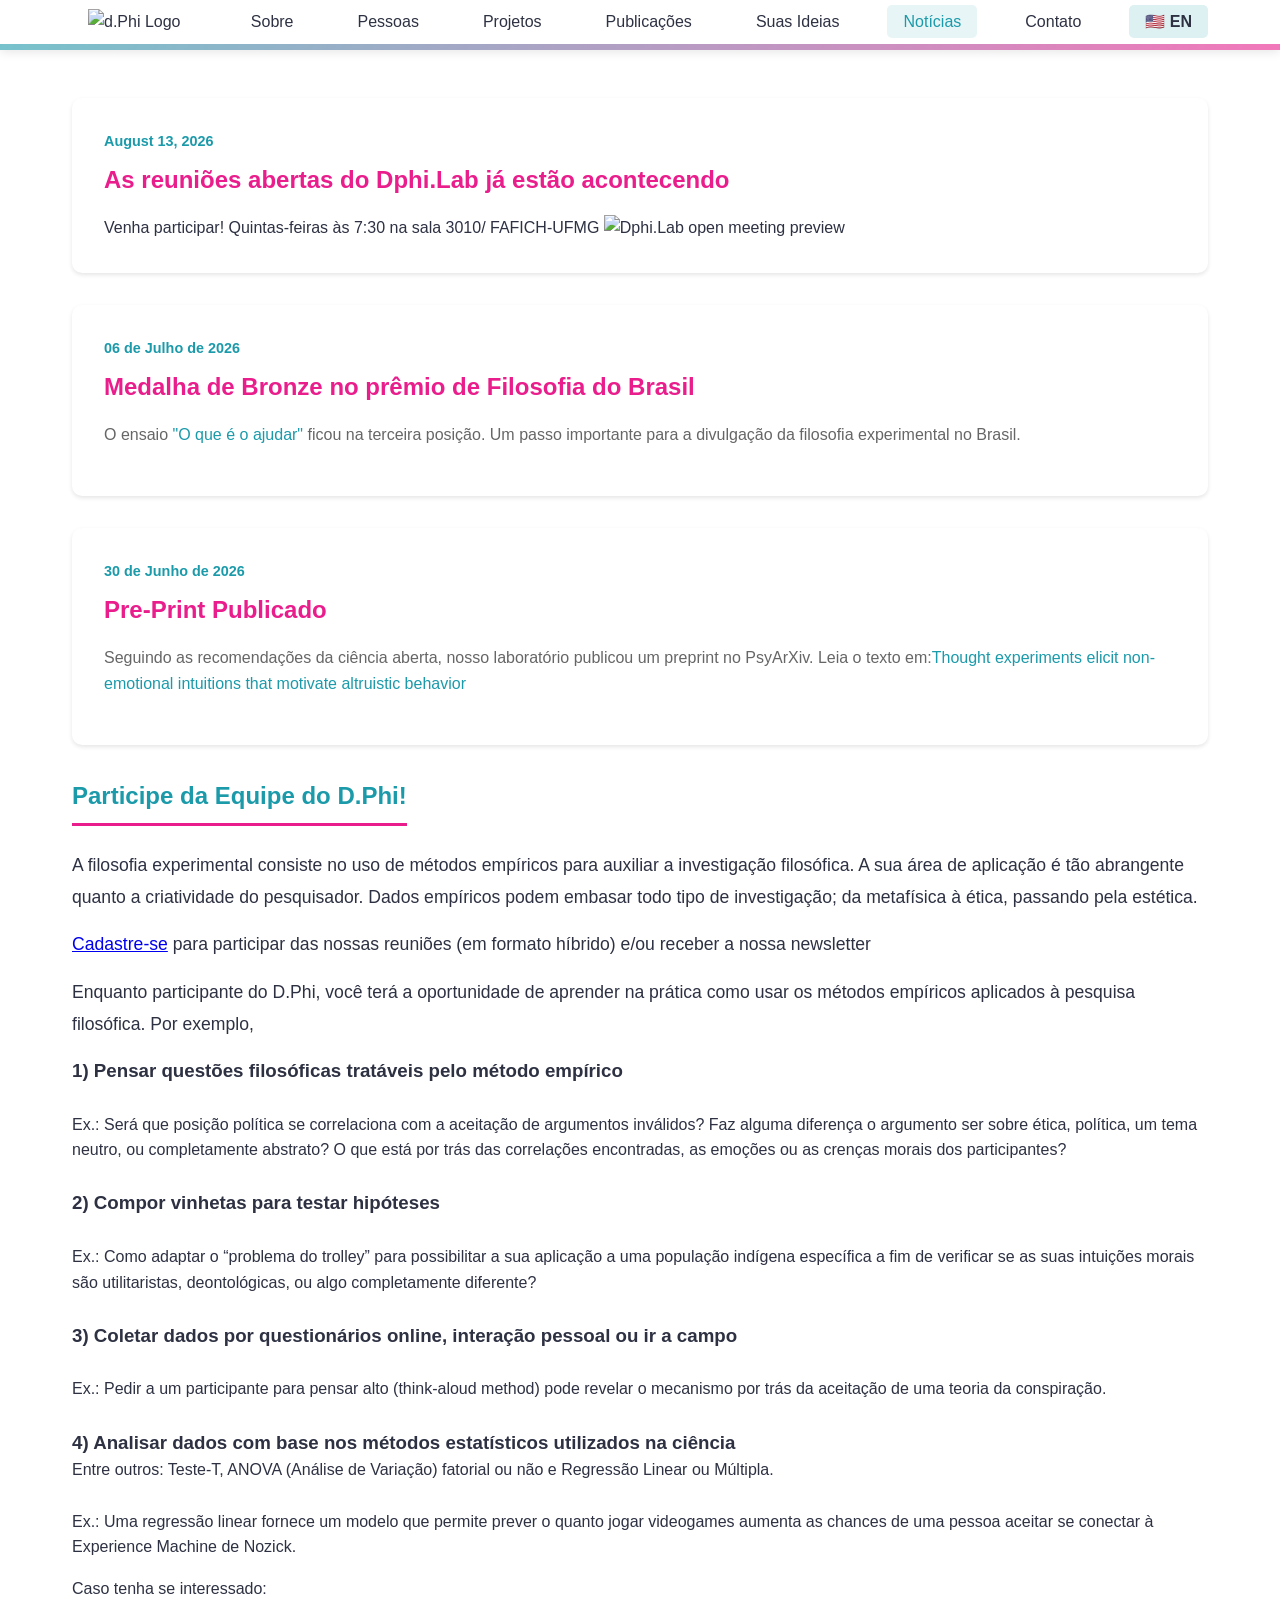
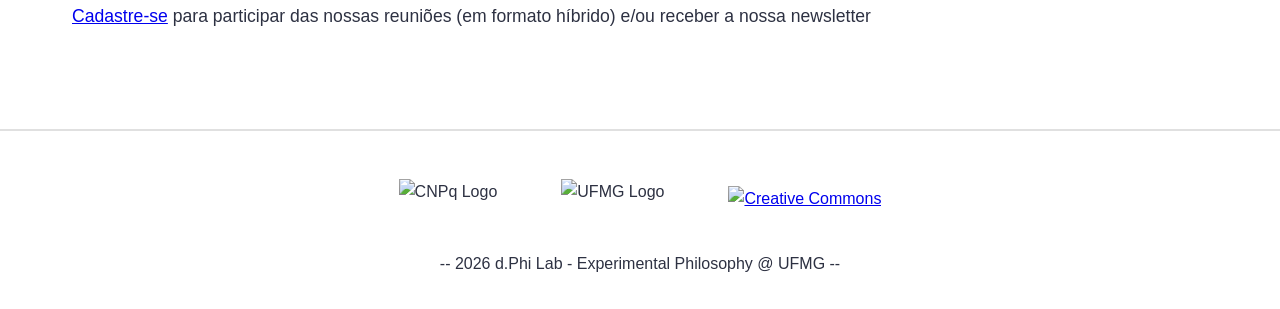
==== pt/index.html @ a116e862 "Update index.html" ====
<!DOCTYPE html>
<html lang="pt">
<head>
    <meta charset="UTF-8">
    <meta name="viewport" content="width=device-width, initial-scale=1.0">
    <title>d.Phi Lab - Notícias</title>
<link rel="stylesheet" href="../styles.css">
</head>
<body>
    <header>
    <nav>
         <div class="logo-container">
        <a href="index.html">
            <img src="../dphi-logo.png" alt="d.Phi Logo">
        </a>
    </div>
        <ul>
                <li><a href="about.html">Sobre</a></li>
            <li><a href="people.html">Pessoas</a></li>
            <li><a href="projects.html">Projetos</a></li>
            <li><a href="publications.html">Publicações</a></li>
            <li><a href="yourideas.html">Suas Ideias</a></li>
                <li><a href="index.html" class="active">Notícias</a></li>
                <li><a href="contact.html">Contato</a></li>
        <li><a href="../index.html" class="lang-switch">🇺🇸 EN</a></li>
        </ul>
    </nav>
    <div class="gradient-bar"></div>
</header>


    <main>
        <div class="page-header">
         <!--   <h1>Lab News</h1>
            <p>Latest updates from d.Phi</p>
            -->
        </div>

         <div class="news-item">
                <div class="date">August 13, 2026</div>
                <h3> As reuniões abertas do Dphi.Lab já estão acontecendo </h3>
Venha participar! Quintas-feiras às 7:30 na sala 3010/ FAFICH-UFMG
             <img src="photos/reuniao_aug_2026.jpg" alt="Dphi.Lab open meeting preview" class="news-image">
                        </div>

         <div class="news-item">
                <div class="date">06 de Julho de 2026</div>
                <h3> Medalha de Bronze no prêmio de Filosofia do Brasil </h3>
                <p>
O ensaio <a href="https://sites.google.com/view/what-is-it/premio-brasil">"O que é o ajudar" </a> ficou na terceira posição. Um passo importante para a divulgação da filosofia experimental no Brasil.
                        </div>
            
                        <div class="news-item">
                <div class="date"> 30 de Junho de 2026</div>
                <h3> Pre-Print Publicado </h3>
                <p>
Seguindo as recomendações da ciência aberta, nosso laboratório publicou um preprint no PsyArXiv.
                    Leia o texto em:<a href="https://osf.io/preprints/psyarxiv/jqnvg_v2">Thought experiments elicit non-emotional intuitions that motivate altruistic behavior </a>            
                        </div>

        <section>
            <!-- <div class="news-item">
                <div class="date">December 15, 2024</div>
            -->
                <h2>Participe da Equipe do D.Phi!</h2>
                <p>
A filosofia experimental consiste no uso de métodos empíricos para auxiliar a investigação filosófica. A sua área de aplicação é tão abrangente quanto a criatividade do pesquisador. Dados empíricos podem embasar todo tipo de investigação; da metafísica à ética, passando pela estética.
   </p>
<p> <a href="https://dphilab.github.io/pt/contact.html">Cadastre-se</a> para participar das nossas reuniões (em formato híbrido) e/ou receber a nossa newsletter </p>
<p>Enquanto participante do D.Phi, você terá a oportunidade de aprender na prática como usar os métodos empíricos aplicados à pesquisa filosófica. Por exemplo, 

<br> <h3> 1) Pensar questões filosóficas tratáveis pelo método empírico </h3>
<br> Ex.: Será que posição política se correlaciona com a aceitação de argumentos inválidos? Faz alguma diferença o argumento ser sobre ética, política, um tema neutro, ou completamente abstrato? O que está por trás das correlações encontradas, as emoções ou as crenças morais dos participantes?
<br>
<br>  <h3> 2) Compor vinhetas para testar hipóteses </h3>
<br> Ex.: Como adaptar o “problema do trolley” para possibilitar a sua aplicação a uma população indígena específica a fim de verificar se as suas intuições morais são utilitaristas, deontológicas, ou algo completamente diferente?
<br>
<br>  <h3> 3) Coletar dados por questionários online, interação pessoal ou ir a campo </h3>
<br> Ex.: Pedir a um participante para pensar alto (think-aloud method) pode revelar o mecanismo por trás da aceitação de uma teoria da conspiração.
<br>
<br>  <h3> 4) Analisar dados com base nos métodos estatísticos utilizados na ciência </h3> 
    Entre outros: Teste-T, ANOVA (Análise de Variação) fatorial ou não e Regressão Linear ou Múltipla. 
    <br>
<br> Ex.: Uma regressão linear fornece um modelo que permite prever o quanto jogar videogames aumenta as chances de uma pessoa aceitar se conectar à Experience Machine de Nozick. 
</p>
</p> Caso tenha se interessado:
<p> <a href="https://dphilab.github.io/pt/contact.html">Cadastre-se</a> para participar das nossas reuniões (em formato híbrido) e/ou receber a nossa newsletter </p>
            <!--    <a href="#">Read more →</a> -->
            </div>

         <!--   <div class="news-item">
                <div class="date">November 8, 2024</div>
                <h3>Lab Presents at Emotions and Morality Workshop in Madrid </h3>
                <p>
Celso Vieira presented the results of the research with Alex Wigmann and Joachim Horvath on the effects of Rational and Emotional prompts in generating altruistic behavior </p>
                <a href="#">See presentations →</a>
            </div>
            -->

        </section>
    </main>

   <footer>
    <div class="footer-content">
        <div class="footer-logos">
            <img src="../CNPq_v2017_rgb.jpg" alt="CNPq Logo">
            <img src="../logo_ufmg_site.png" alt="UFMG Logo">
            <a href="https://creativecommons.org/licenses/by/4.0/">
                        <img src="../cc_logo.png" alt="Creative Commons">
</a>


        </div>
        <div class="footer-text">
            <p> -- 2026 d.Phi Lab - Experimental Philosophy @ UFMG -- </p>
        </div>
    </div>
</footer>
</body>
</html>
---- styles.css ----
* {
    margin: 0;
    padding: 0;
    box-sizing: border-box;
}

:root {
    --pink: #E91E8C;
    --teal: #1B9AAA;
    --dark: #2D3142;
    --light-gray: #F8F9FA;
    --white: #FFFFFF;
}

body {
    font-family: -apple-system, BlinkMacSystemFont, 'Segoe UI', Roboto, Oxygen, Ubuntu, Cantarell, sans-serif;
    line-height: 1.6;
    color: var(--dark);
    min-height: 100vh;
    display: flex;
    flex-direction: column;
}


/* Header & Navigation */
header {
    background: var(--white);
    box-shadow: 0 2px 10px rgba(0,0,0,0.1);
    position: sticky;
    top: 0;
    z-index: 1000;
}

nav {
    max-width: 1200px;
    margin: 0 auto;
    padding: 0.07rem 2rem;
    display: flex;
    justify-content: space-between;
    align-items: center;
}

.logo-container {
    display: flex;
    align-items: center;
    gap: 1rem;
}

.logo-container img {
    height: 140px;
    width: auto;
}

.logo-container a {
    text-decoration: none;
}

nav ul {
    display: flex;
    list-style: none;
    gap: 2rem;
}

nav a {
    text-decoration: none;
    color: var(--dark);
    font-weight: 500;
    transition: color 0.3s;
    padding: 0.5rem 1rem;
    border-radius: 5px;
}

nav a:hover {
    color: var(--pink);
    background: rgba(233, 30, 140, 0.1);
}

nav a.active {
    color: var(--teal);
    background: rgba(27, 154, 170, 0.1);
}

.lang-switch {
    background: rgba(27, 154, 170, 0.15);
    padding: 0.5rem 1rem;
    border-radius: 5px;
    font-weight: 600;
}

.lang-switch:hover {
    background: rgba(233, 30, 140, 0.15);
}

/* Gradient Bar under navigation */
.gradient-bar {
    height: 6px;
    background: linear-gradient(135deg, rgba(27, 154, 170, 0.6) 0%, rgba(233, 30, 140, 0.6) 100%);
}

/* Main Content */
main {
    flex: 1;
    max-width: 1200px;
    width: 100%;
    margin: 0 auto;
    padding: 3rem 2rem;
}

/* Section Styles */
section {
    margin-bottom: 3rem;
}

section h2 {
    font-size: 1.5rem;
    color: var(--teal);
    margin-bottom: 1.5rem;
    border-bottom: 3px solid var(--pink);
    padding-bottom: 0.5rem;
    display: inline-block;
}

/* 
section h3 {
    font-size: 1.5rem;
    color: var(--pink);
    display: inline-block;
}
*/

section p {
    font-size: 1.1rem;
    line-height: 1.8;
    margin-bottom: 1rem;
}

/* People Grid */
.people-grid {
    display: grid;
    grid-template-columns: repeat(auto-fill, minmax(280px, 1fr));
    gap: 2rem;
    margin-top: 2rem;
}

.person-card {
    background: var(--white);
    padding: 0;
    border-radius: 10px;
    box-shadow: 0 4px 6px rgba(0,0,0,0.1);
    transition: transform 0.3s, box-shadow 0.3s;
    overflow: hidden;
}

.person-card:hover {
    transform: translateY(-5px);
    box-shadow: 0 6px 12px rgba(0,0,0,0.15);
}

.person-photo {
    width: 100%;
    height: 280px;
    object-fit: cover;
    background: var(--light-gray);
    display: flex;
    align-items: center;
    justify-content: center;
    color: #999;
    font-size: 3rem;
}

.person-photo img {
    width: 100%;
    height: 100%;
    object-fit: cover;
}

.person-info {
    padding: 1.5rem;
}

.person-card h3 {
    color: var(--pink);
    font-size: 1.4rem;
    margin-bottom: 0.5rem;
}

.person-card .role {
    color: var(--teal);
    font-weight: 600;
    margin-bottom: 0.5rem;
    font-size: 1rem;
}

.person-card .email {
    color: #666;
    font-size: 0.9rem;
    margin-bottom: 1rem;
}

.person-card .email a {
    color: #666;
    text-decoration: none;
}

.person-card .email a:hover {
    color: var(--teal);
}

.person-card p {
    font-size: 0.95rem;
    color: #666;
    line-height: 1.6;
}

/* Project Cards */
.project-card {
    background: var(--light-gray);
    padding: 2rem;
    margin-bottom: 2rem;
    border-radius: 10px;
    border-left: 5px solid var(--teal);
    transition: transform 0.2s;
}

.project-card:hover {
    transform: translateX(5px);
}

.project-card h3 {
    color: var(--pink);
    font-size: 1.5rem;
    margin-bottom: 1rem;
}

.project-card p {
    margin-bottom: 0.5rem;
}

.project-card strong {
    color: var(--teal);
}

/* Publications */
.publication {
    padding: 1.5rem;
    margin-bottom: 1.5rem;
    border-left: 4px solid var(--pink);
    background: var(--light-gray);
    transition: background 0.2s;
}

.publication:hover {
    background: #e8e9eb;
}

.publication .title {
    font-weight: 600;
    color: var(--dark);
    font-size: 1.1rem;
    margin-bottom: 0.5rem;
}

.publication .authors {
    color: #666;
    font-style: italic;
    margin-bottom: 0.3rem;
}

.publication .venue {
    color: var(--teal);
    font-weight: 500;
    margin-bottom: 0.5rem;
}

.publication .links a {
    color: var(--pink);
    text-decoration: none;
    margin-right: 1rem;
    font-size: 0.9rem;
}

.publication .links a:hover {
    text-decoration: underline;
}

/* News Items */
.news-item {
    background: var(--white);
    padding: 2rem;
    margin-bottom: 2rem;
    border-radius: 10px;
    box-shadow: 0 2px 4px rgba(0,0,0,0.1);
}

news-item img {
    width: 40px;
    height: auto;
    max-height: 40px;
    object-fit: cover;
    border-radius: 8px;
    margin-bottom: 1rem;
    display: block;
}

.news-item .date {
    color: var(--teal);
    font-weight: 600;
    font-size: 0.9rem;
    margin-bottom: 0.5rem;
}

.news-item h3 {
    color: var(--pink);
    font-size: 1.5rem;
    margin-bottom: 1rem;
}

.news-item p {
    color: #666;
    margin-bottom: 1rem;
}

.news-item a {
    color: var(--teal);
    text-decoration: none;
    font-weight: 500;
}

.news-item a:hover {
    text-decoration: underline;
}

/* Contact Section */
.contact-grid {
    display: grid;
    grid-template-columns: repeat(auto-fit, minmax(300px, 1fr));
    gap: 2rem;
    margin-top: 2rem;
}

.contact-card {
    background: var(--light-gray);
    padding: 2rem;
    border-radius: 10px;
}

.contact-card h3 {
    color: var(--pink);
    font-size: 1.3rem;
    margin-bottom: 1rem;
}

.contact-card p {
    margin-bottom: 0.5rem;
}

.contact-card a {
    color: var(--teal);
    text-decoration: none;
}

.contact-card a:hover {
    text-decoration: underline;
}

/* Form Styles */
.idea-form {
    max-width: 800px;
    margin: 2rem auto;
    background: var(--white);
    padding: 2rem;
    border-radius: 10px;
    box-shadow: 0 2px 8px rgba(0,0,0,0.1);
}

.form-group {
    margin-bottom: 1.5rem;
}

.form-group label {
    display: block;
    color: var(--dark);
    font-weight: 600;
    margin-bottom: 0.5rem;
    font-size: 1rem;
}

.form-group input,
.form-group textarea {
    width: 100%;
    padding: 0.75rem;
    border: 2px solid #ddd;
    border-radius: 5px;
    font-family: inherit;
    font-size: 1rem;
    transition: border-color 0.3s;
}

.form-group input:focus,
.form-group textarea:focus {
    outline: none;
    border-color: var(--teal);
}

.form-group textarea {
    resize: vertical;
    min-height: 200px;
}

.submit-btn {
    background: var(--teal);
    color: var(--white);
    padding: 1rem 2rem;
    border: none;
    border-radius: 5px;
    font-size: 1.1rem;
    font-weight: 600;
    cursor: pointer;
    transition: background 0.3s, transform 0.2s;
}

.submit-btn:hover {
    background: var(--pink);
    transform: translateY(-2px);
}

.submit-btn:active {
    transform: translateY(0);
}

.form-note {
    margin-top: 1rem;
    font-size: 0.9rem;
    color: #666;
    font-style: italic;
}

/* Contact Forms */
.contact-form {
    max-width: 700px;
    background: var(--light-gray);
    padding: 2rem;
    border-radius: 10px;
    margin-top: 1.5rem;
    border-left: 5px solid var(--teal);
}

.newsletter-form {
    border-left-color: var(--pink);
}

.contact-form .form-group select {
    width: 100%;
    padding: 0.75rem;
    border: 2px solid #ddd;
    border-radius: 5px;
    font-family: inherit;
    font-size: 1rem;
    background: var(--white);
    cursor: pointer;
    transition: border-color 0.3s;
}

.contact-form .form-group select:focus {
    outline: none;
    border-color: var(--teal);
}

/* Footer */
footer {
    background: var(--white);
    border-top: 2px solid #e0e0e0;
    padding: 3rem 2rem 2rem 2rem;
}

.footer-content {
    max-width: 1200px;
    margin: 0 auto;
    display: flex;
    flex-direction: column;
    align-items: center;
    gap: 2rem;
}

.footer-logos {
    display: flex;
    gap: 4rem;
    align-items: center;
    justify-content: center;
    flex-wrap: wrap;
}

.footer-logos img {
    height: 40px;
    width: auto;
    transition: opacity 0.3s;
}

.footer-logos img:hover {
    opacity: 0.8;
}

.footer-text {
    text-align: center;
}

.footer-text p {
    margin: 0;
    color: var(--dark);
}

/* Responsive Design */
@media (max-width: 768px) {
    nav {
        flex-direction: column;
        gap: 1rem;
    }

    nav ul {
        flex-wrap: wrap;
        justify-content: center;
        gap: 1rem;
    }

    section h2 {
        font-size: 1.5rem;
    }

    .people-grid {
        grid-template-columns: 1fr;
    }

    .contact-grid {
        grid-template-columns: 1fr;
    }

    .footer-logos {
        gap: 2rem;
    }
    
    .footer-logos img {
        height: 30px;
    }

    .idea-form {
        padding: 1.5rem;
    }
}
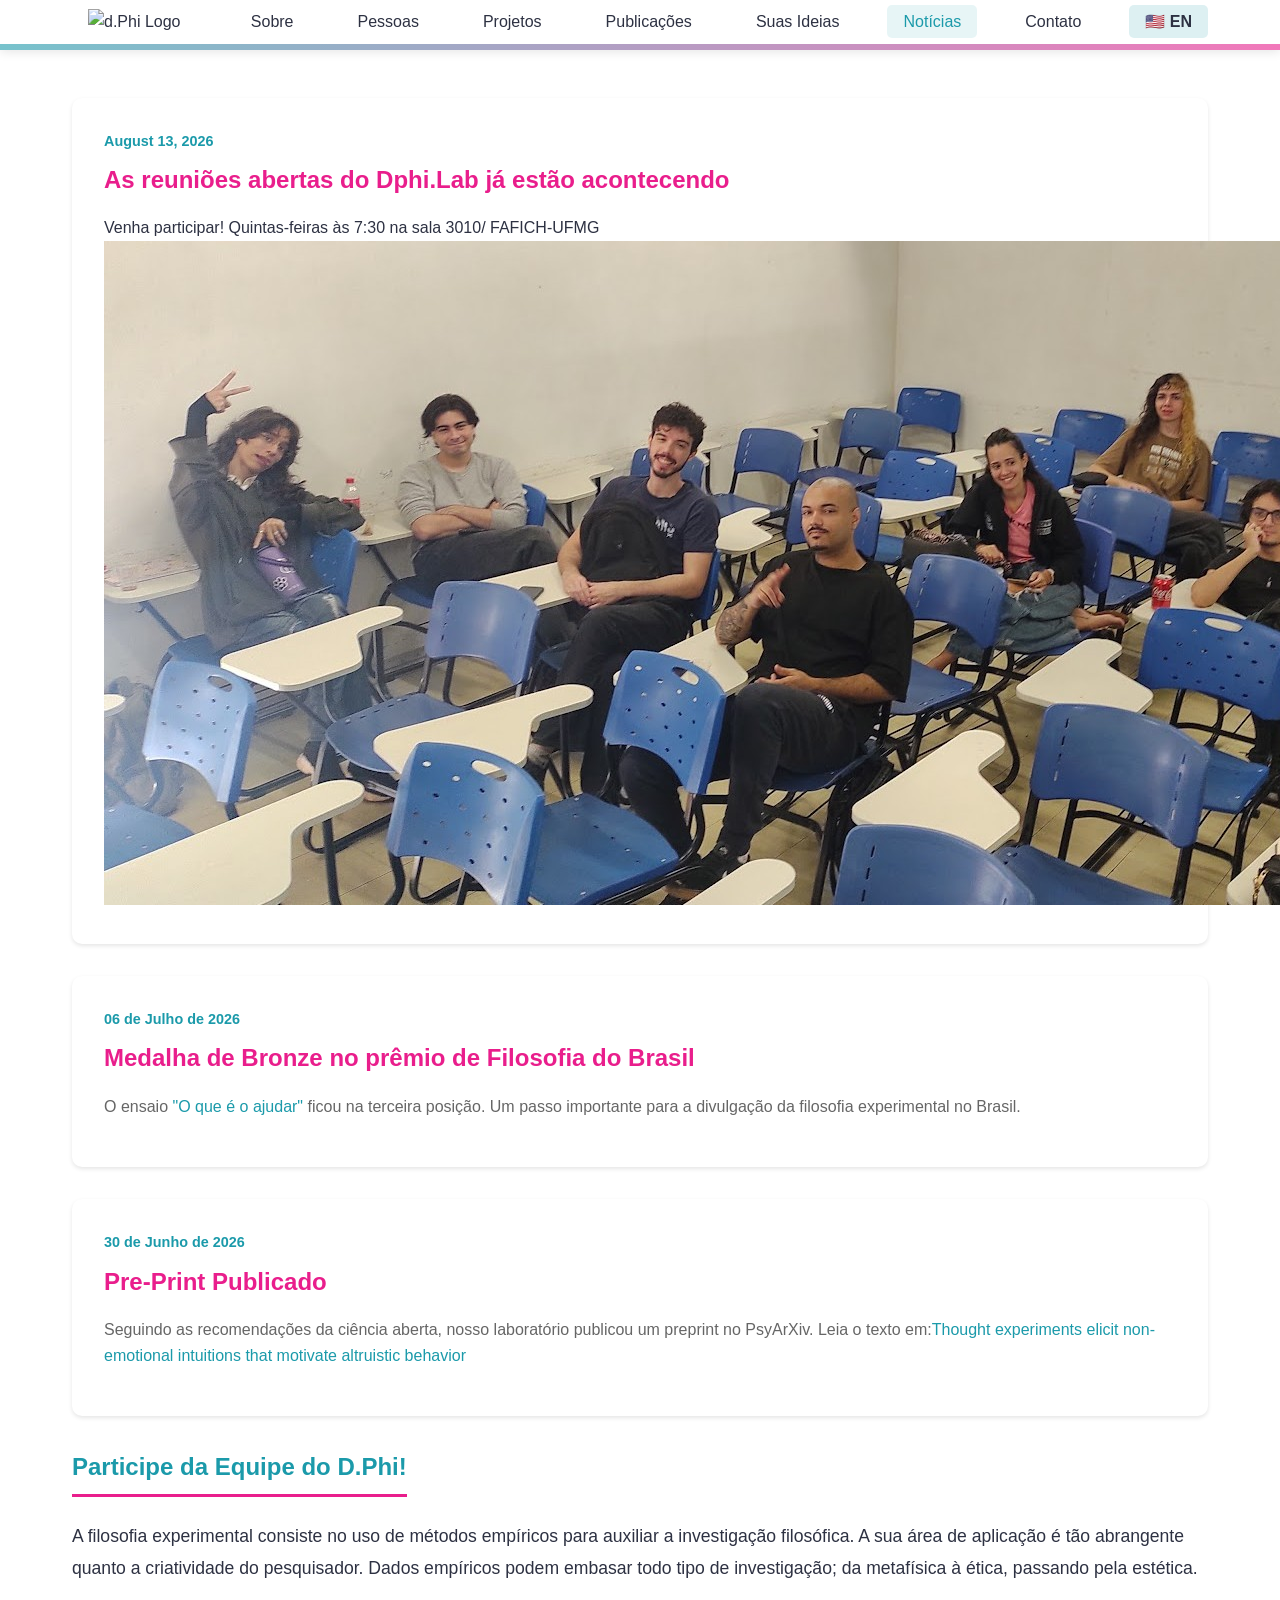
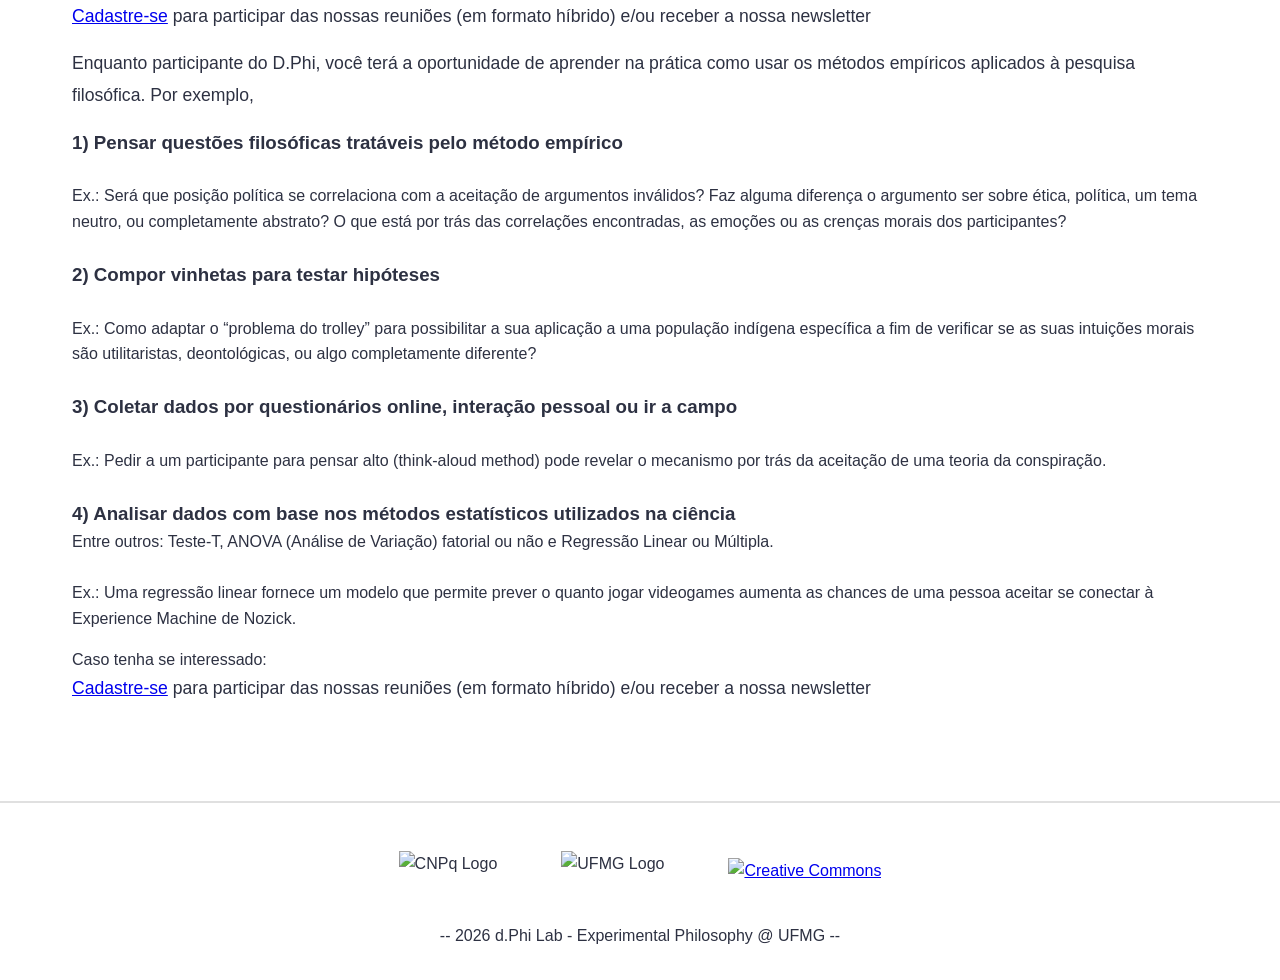
==== commit d6994c77: "Update index.html" ====
--- a/pt/index.html
+++ b/pt/index.html
@@ -40,7 +40,7 @@
                 <div class="date">August 13, 2026</div>
                 <h3> As reuniões abertas do Dphi.Lab já estão acontecendo </h3>
 Venha participar! Quintas-feiras às 7:30 na sala 3010/ FAFICH-UFMG
-             <img src="photos/reuniao_aug_2026.jpg" alt="Dphi.Lab open meeting preview" class="news-image">
+             <img src="../photos/reuniao_aug_2026.jpg" alt="Dphi.Lab open meeting preview" class="news-image">
                         </div>
 
          <div class="news-item">
--- a/styles.css
+++ b/styles.css
@@ -293,9 +293,9 @@
 }
 
 news-item img {
-    width: 40px;
+    width: 20px;
     height: auto;
-    max-height: 40px;
+    max-height: 20px;
     object-fit: cover;
     border-radius: 8px;
     margin-bottom: 1rem;
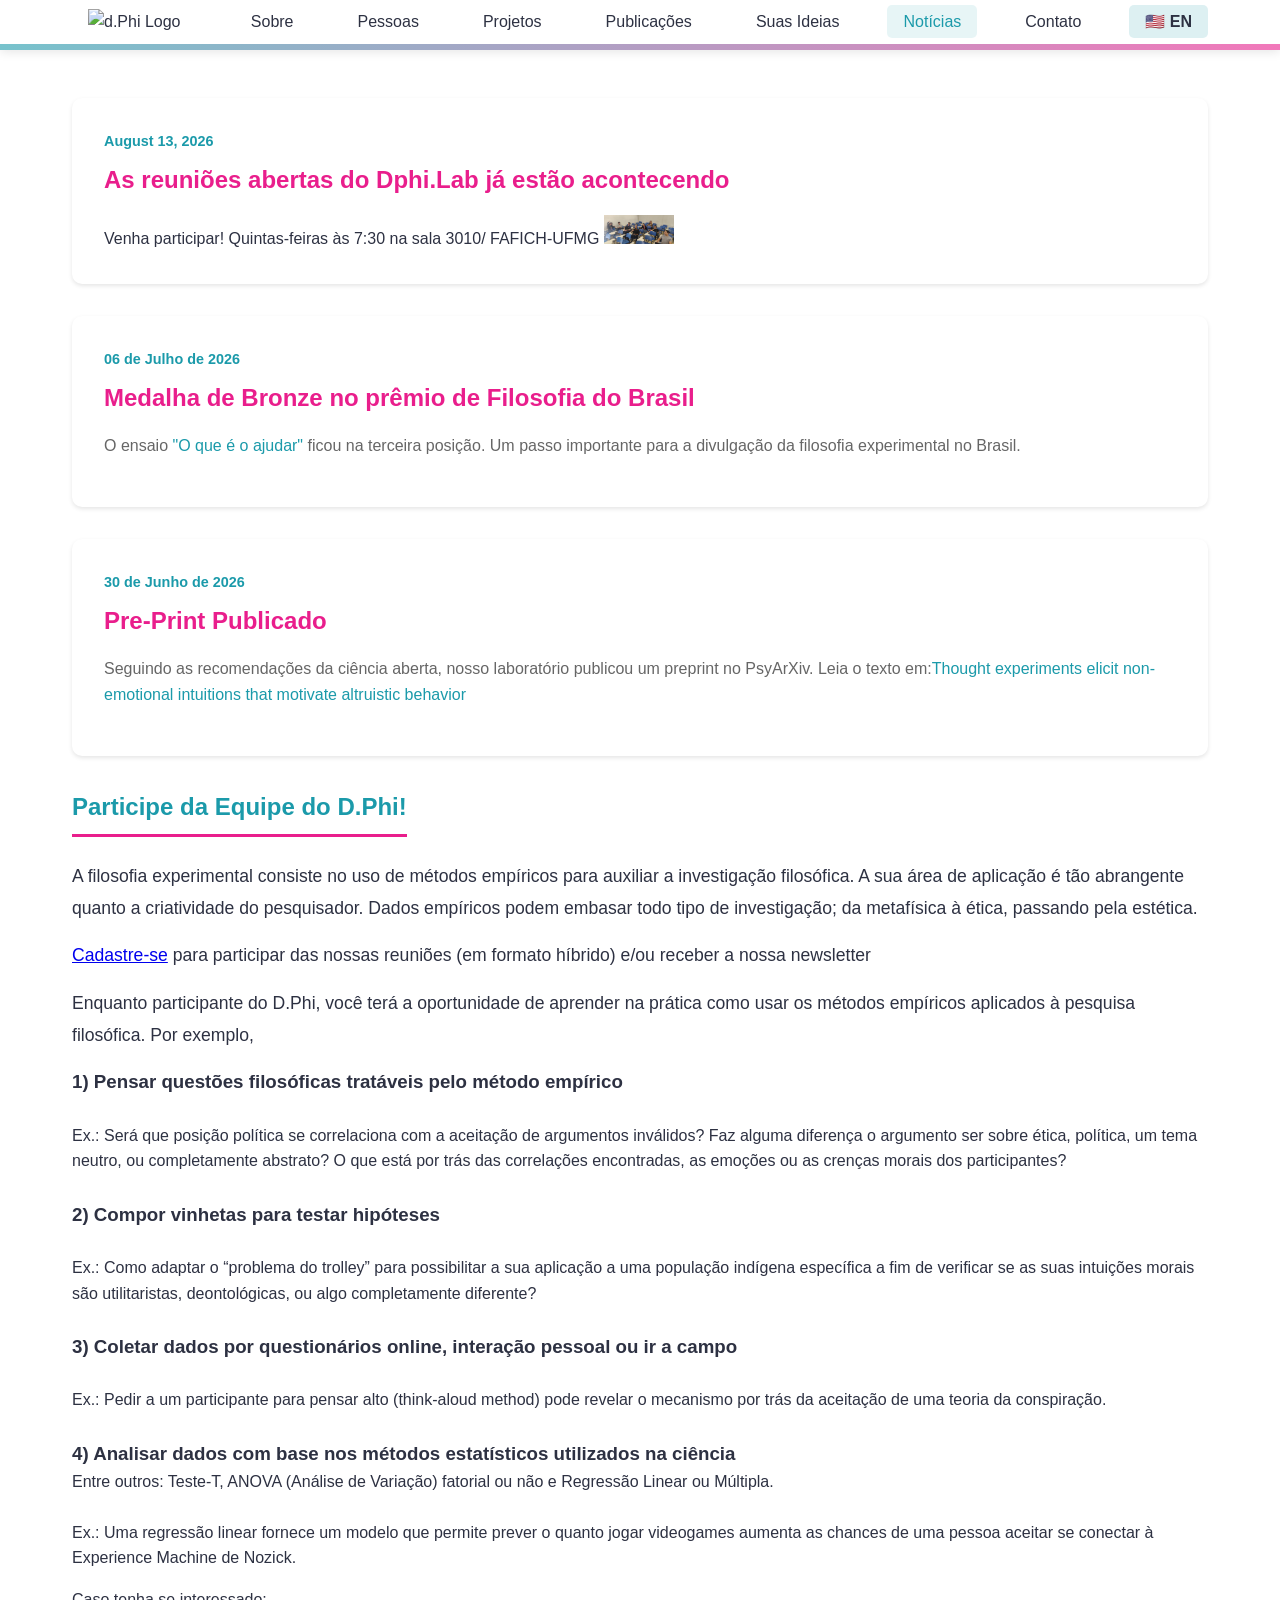
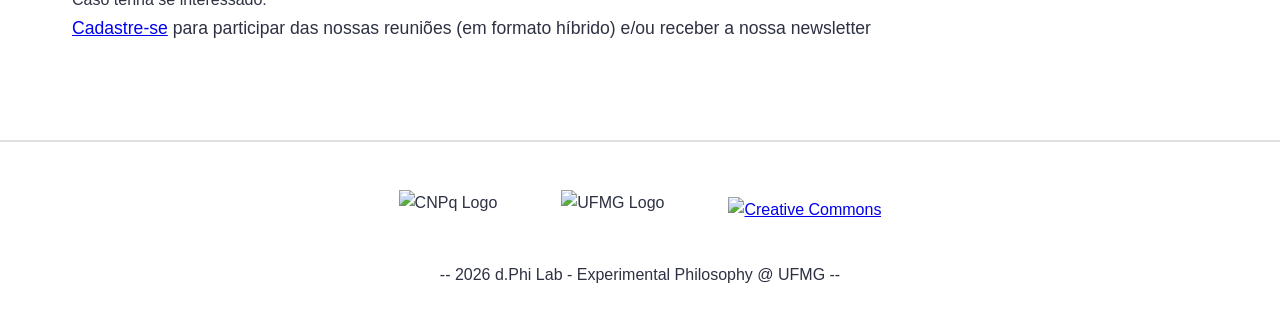
==== commit 8633df38: "Update index.html" ====
--- a/pt/index.html
+++ b/pt/index.html
@@ -40,7 +40,7 @@
                 <div class="date">August 13, 2026</div>
                 <h3> As reuniões abertas do Dphi.Lab já estão acontecendo </h3>
 Venha participar! Quintas-feiras às 7:30 na sala 3010/ FAFICH-UFMG
-             <img src="../photos/reuniao_aug_2026.jpg" alt="Dphi.Lab open meeting preview" class="news-image">
+             <img src="../photos/reuniao_aug_2026.jpg" alt="Dphi.Lab open meeting preview" class="news-image" style="width: 70px; height: auto;">
                         </div>
 
          <div class="news-item">
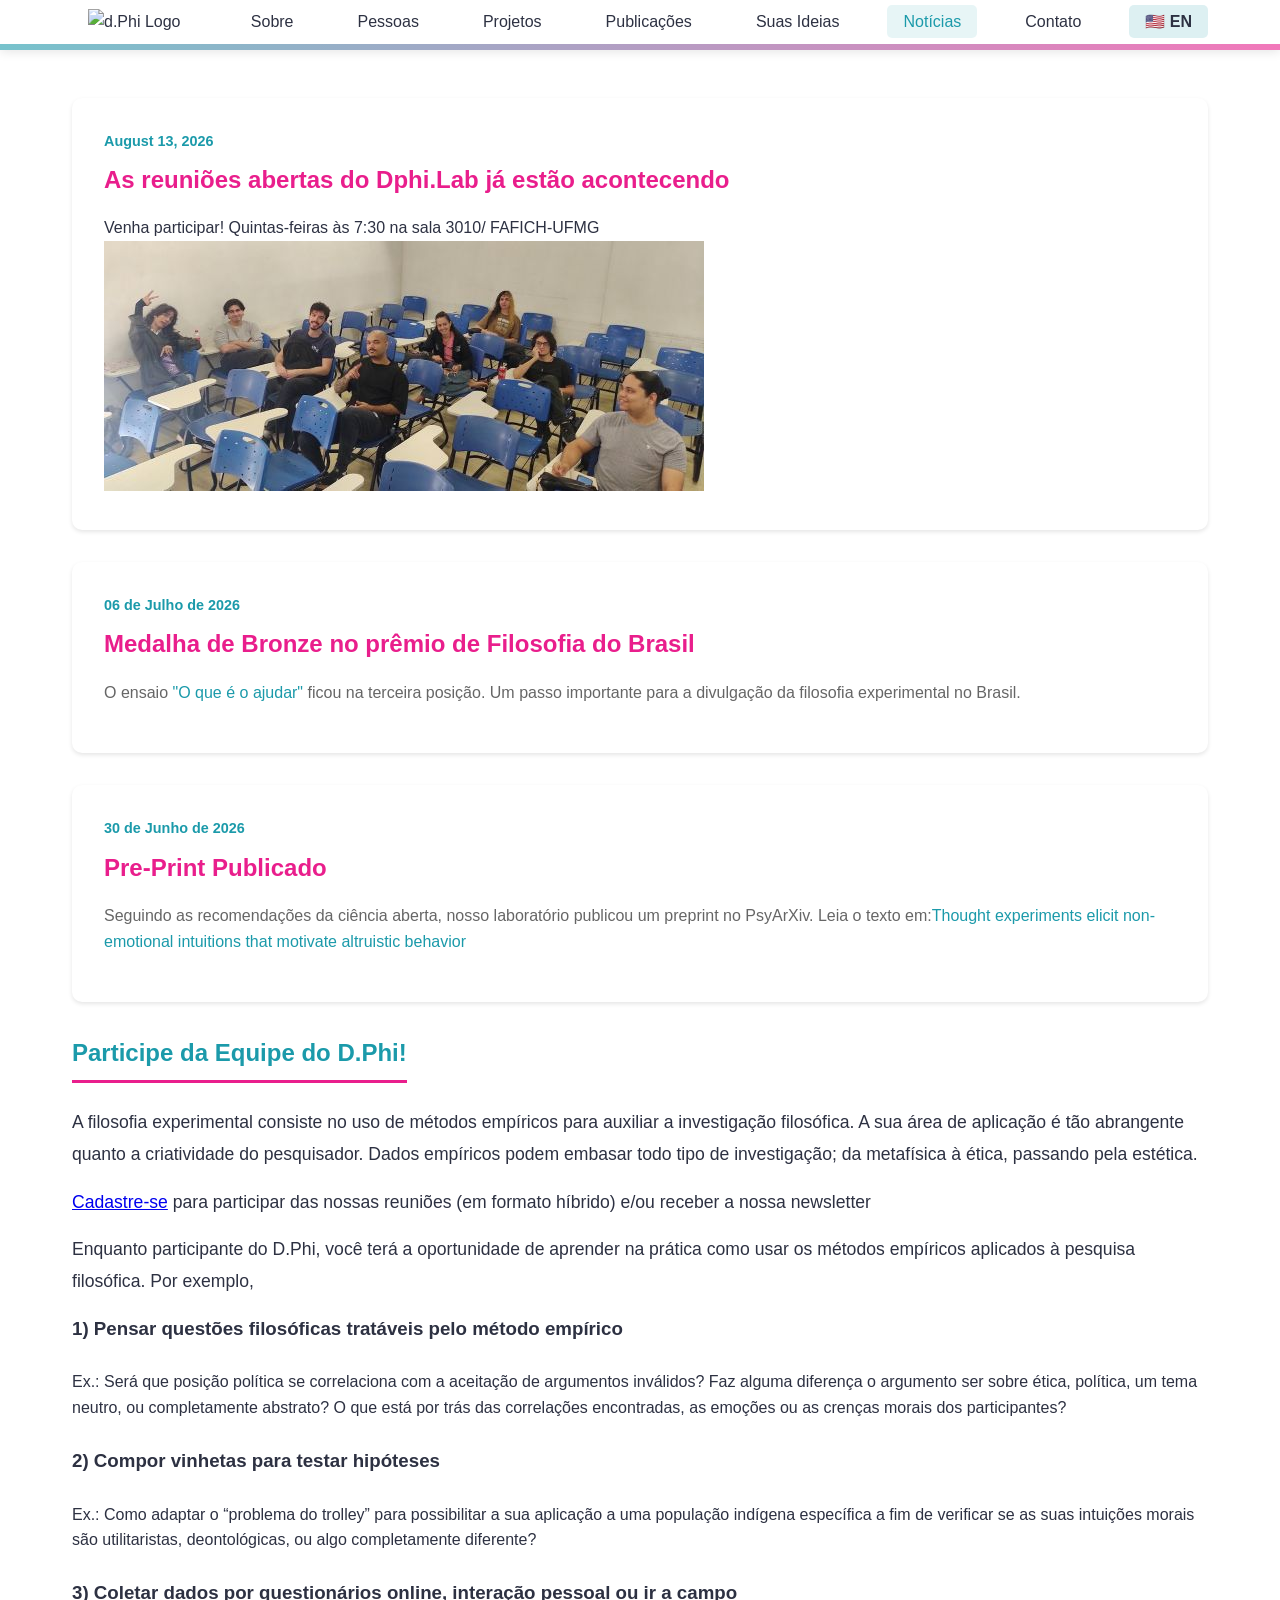
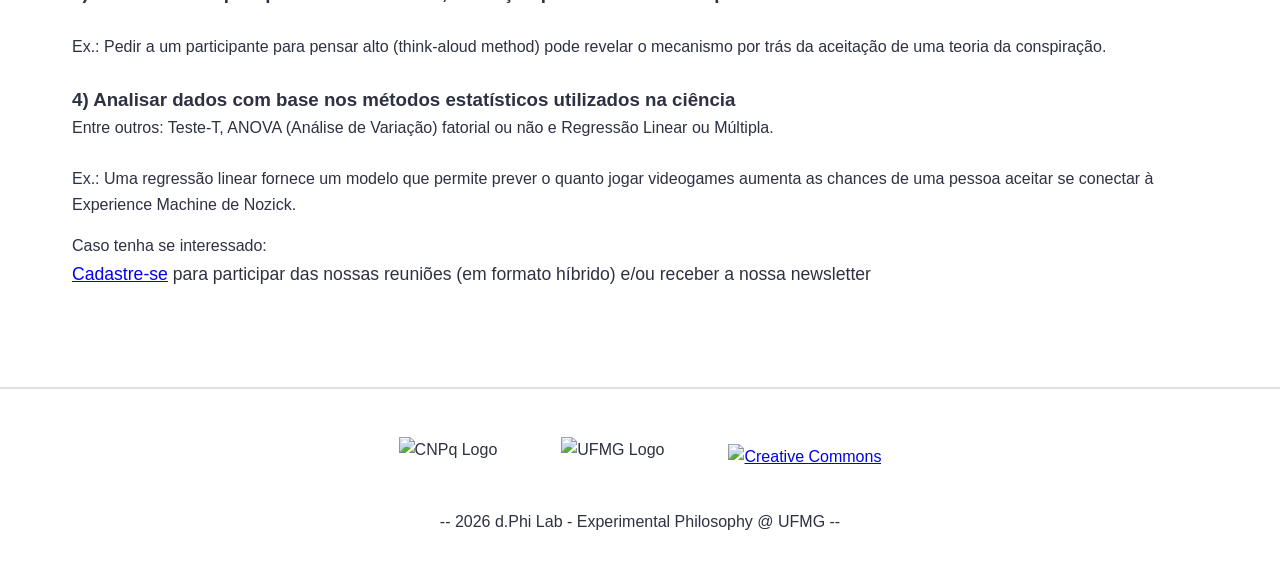
==== commit ff8008d1: "Update index.html" ====
--- a/pt/index.html
+++ b/pt/index.html
@@ -40,7 +40,7 @@
                 <div class="date">August 13, 2026</div>
                 <h3> As reuniões abertas do Dphi.Lab já estão acontecendo </h3>
 Venha participar! Quintas-feiras às 7:30 na sala 3010/ FAFICH-UFMG
-             <img src="../photos/reuniao_aug_2026.jpg" alt="Dphi.Lab open meeting preview" class="news-image" style="width: 70px; height: auto;">
+             <img src="../photos/reuniao_aug_2026.jpg" alt="Dphi.Lab open meeting preview" class="news-image">
                         </div>
 
          <div class="news-item">
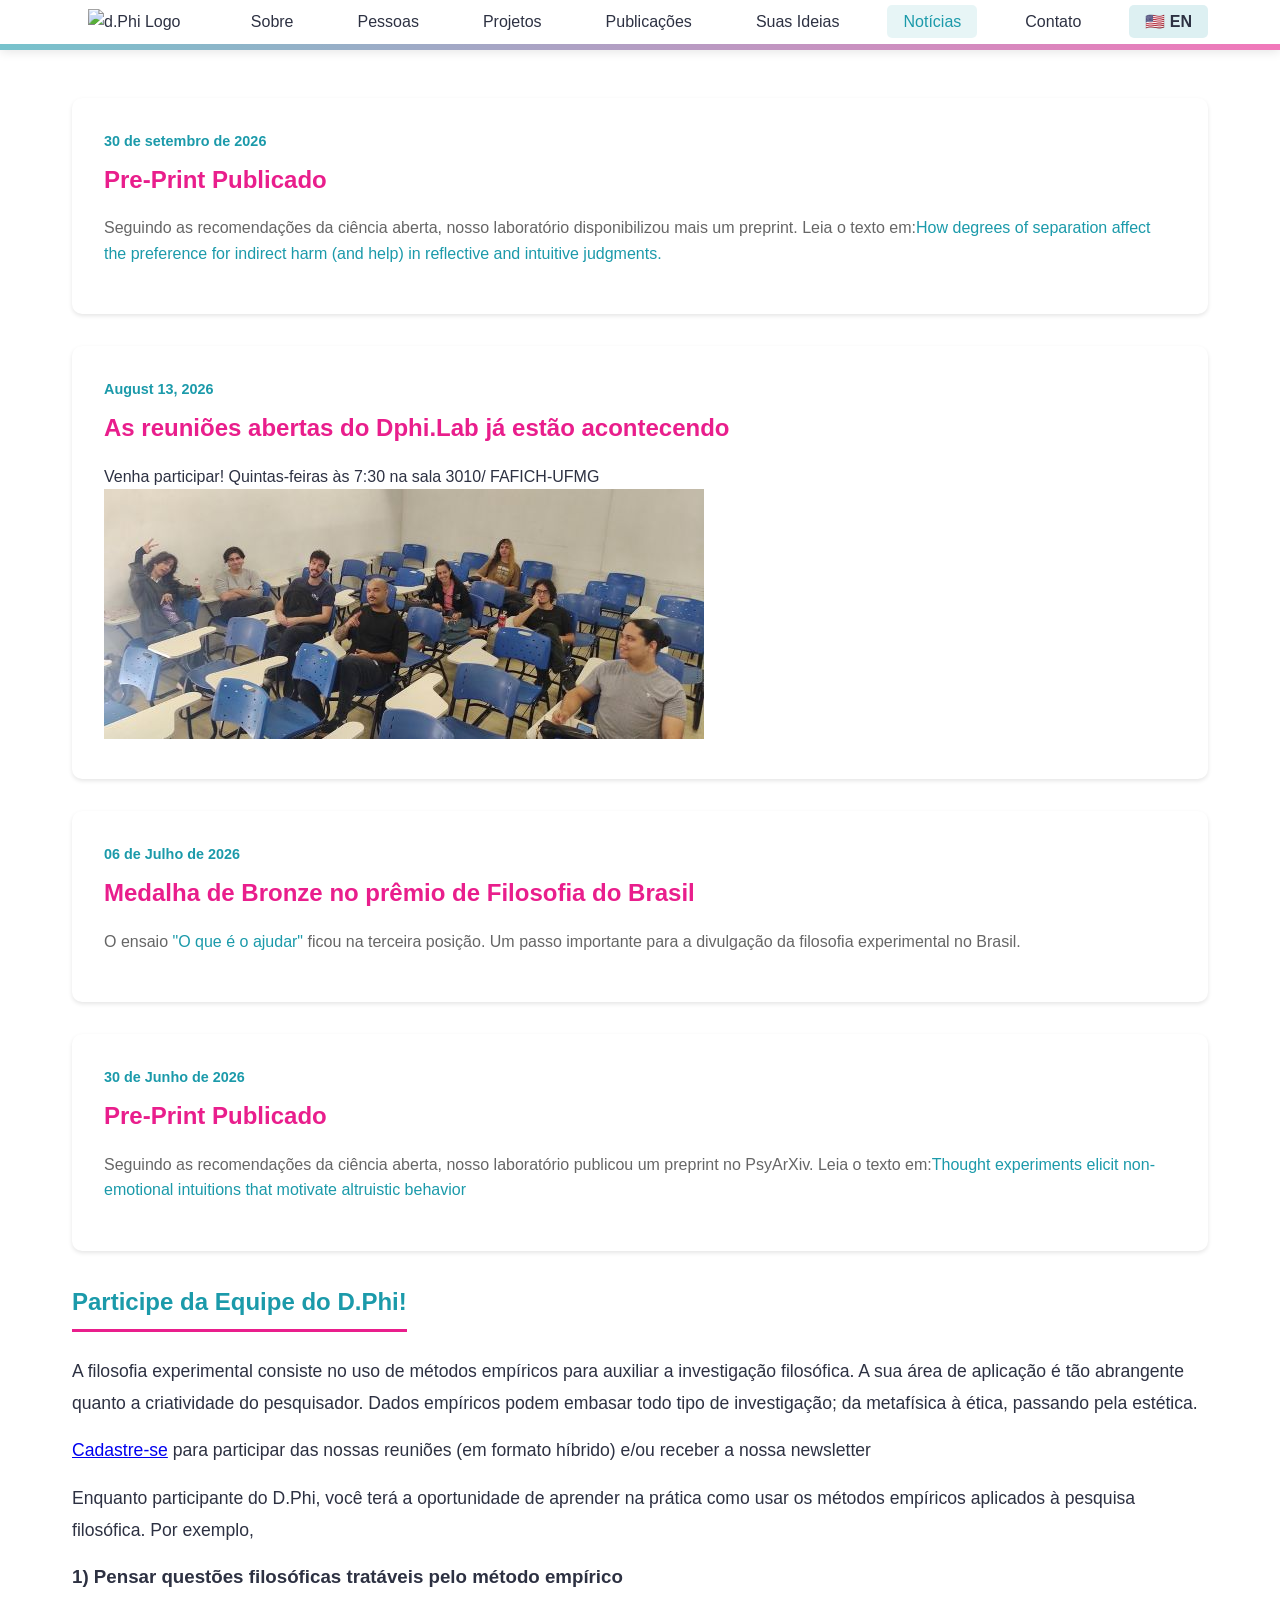
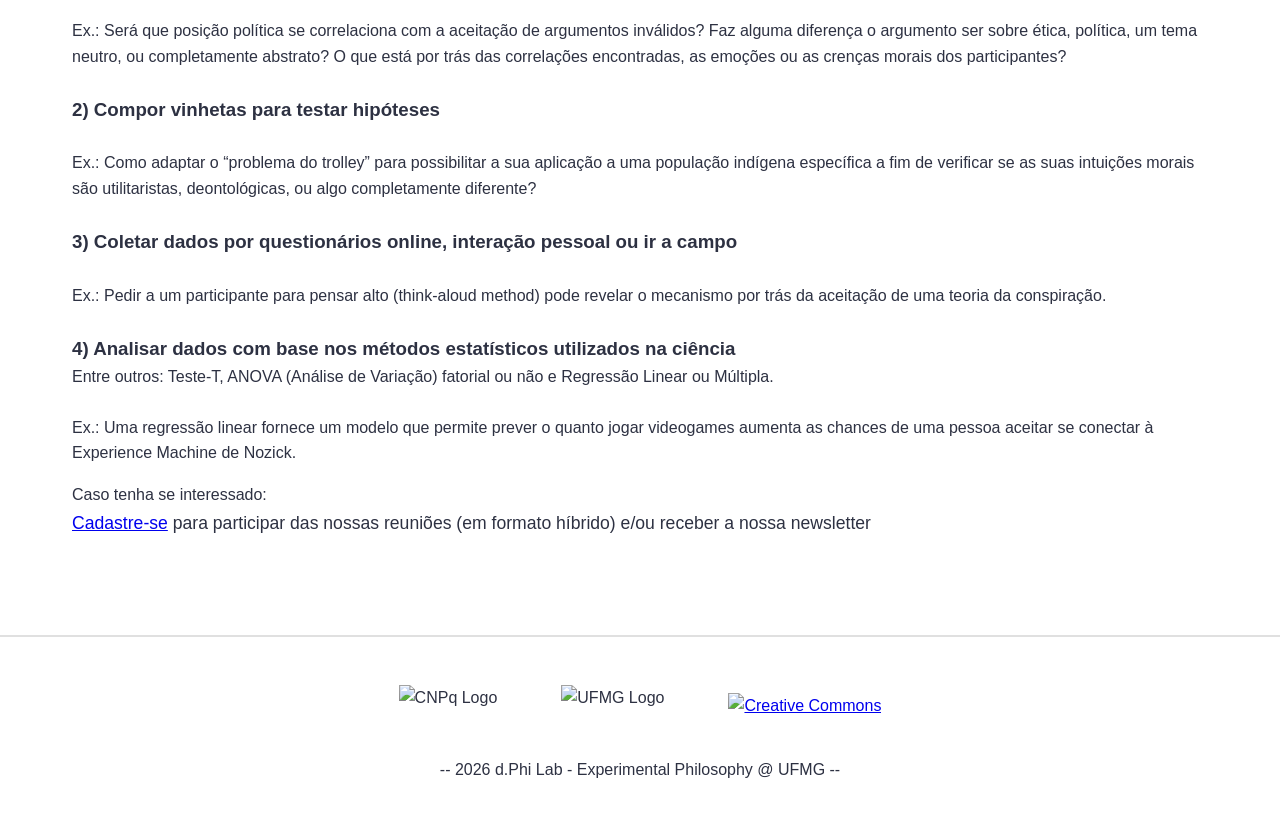
==== commit beabaae9: "Update index.html" ====
--- a/pt/index.html
+++ b/pt/index.html
@@ -35,6 +35,14 @@
             <p>Latest updates from d.Phi</p>
             -->
         </div>
+
+                                <div class="news-item">
+                <div class="date"> 30 de setembro de 2026</div>
+                <h3> Pre-Print Publicado </h3>
+                <p>
+Seguindo as recomendações da ciência aberta, nosso laboratório disponibilizou mais um preprint.
+                    Leia o texto em:<a href="https://raw.githubusercontent.com/Dphilab/dphilab.github.io/main/pdfs/degrees%20of%20responsibility%20w%20title.pdf">How degrees of separation affect the preference for indirect harm (and help) in reflective and intuitive judgments. </a>            
+                        </div>
 
          <div class="news-item">
                 <div class="date">August 13, 2026</div>
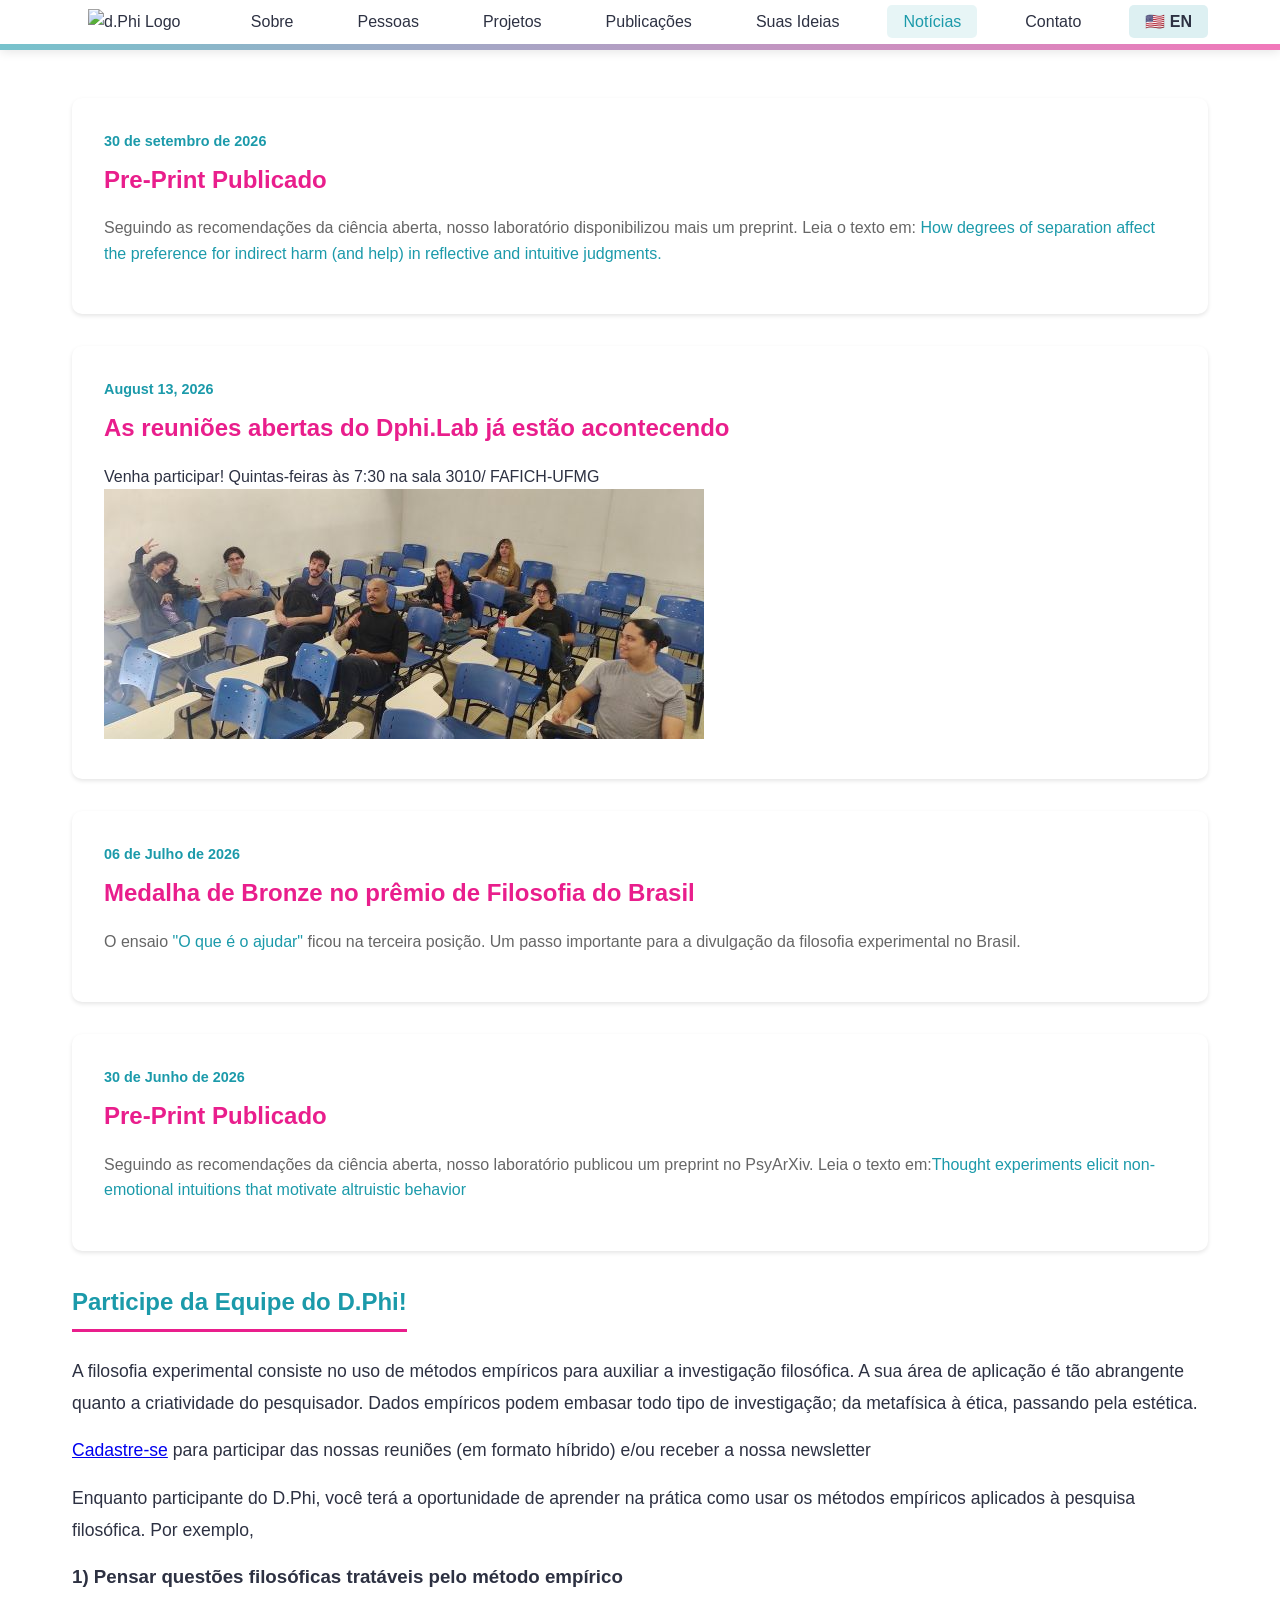
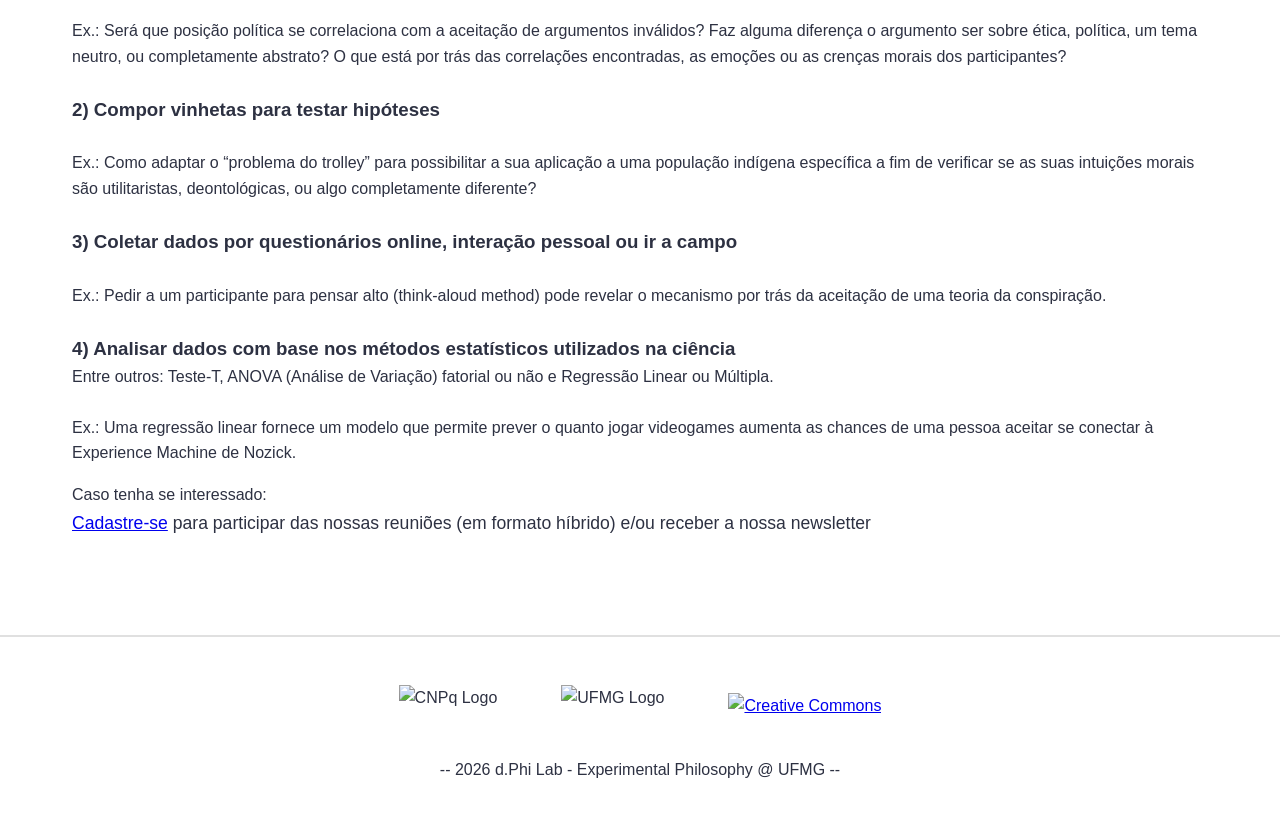
==== commit 5f018fc7: "Update index.html" ====
--- a/pt/index.html
+++ b/pt/index.html
@@ -41,7 +41,7 @@
                 <h3> Pre-Print Publicado </h3>
                 <p>
 Seguindo as recomendações da ciência aberta, nosso laboratório disponibilizou mais um preprint.
-                    Leia o texto em:<a href="https://raw.githubusercontent.com/Dphilab/dphilab.github.io/main/pdfs/degrees%20of%20responsibility%20w%20title.pdf">How degrees of separation affect the preference for indirect harm (and help) in reflective and intuitive judgments. </a>            
+                    Leia o texto em:<a href="https://raw.githubusercontent.com/Dphilab/dphilab.github.io/main/pdfs/degrees%20of%20responsibility%20w%20title.pdf"> How degrees of separation affect the preference for indirect harm (and help) in reflective and intuitive judgments. </a>            
                         </div>
 
          <div class="news-item">
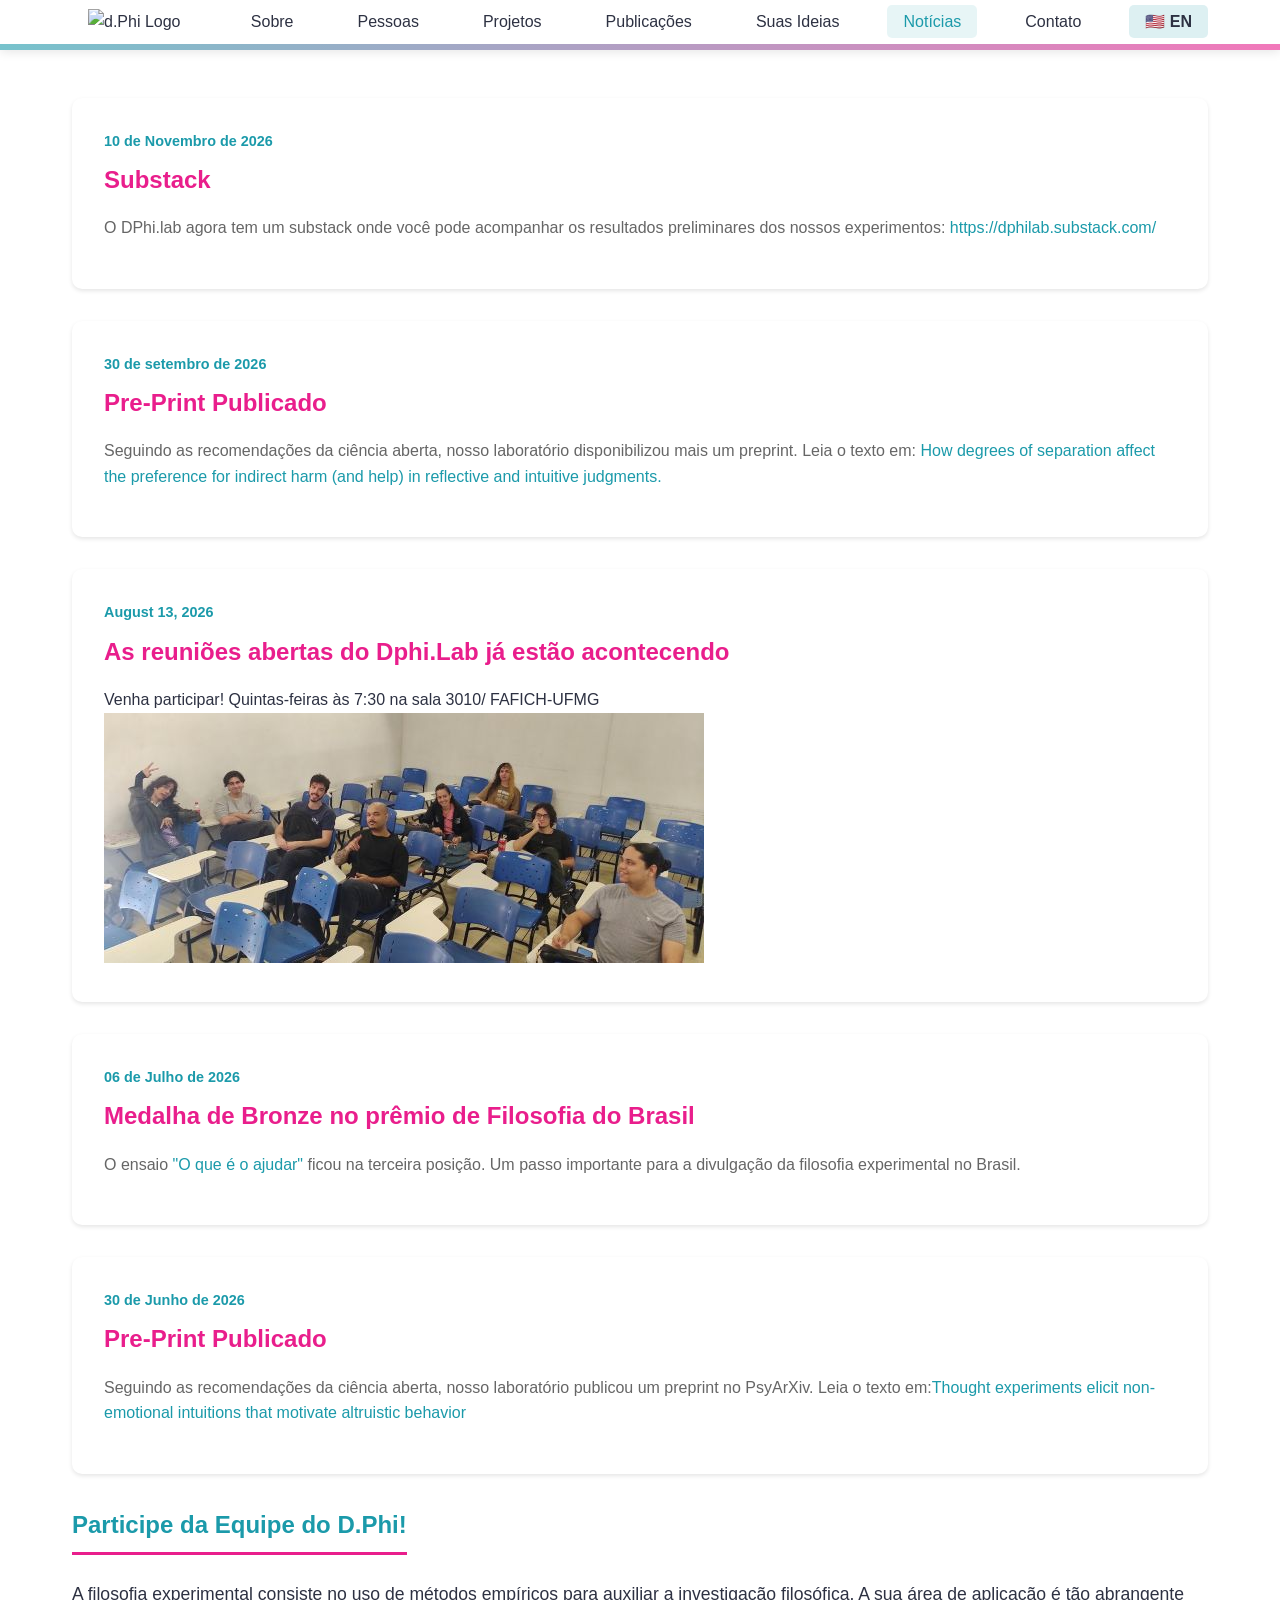
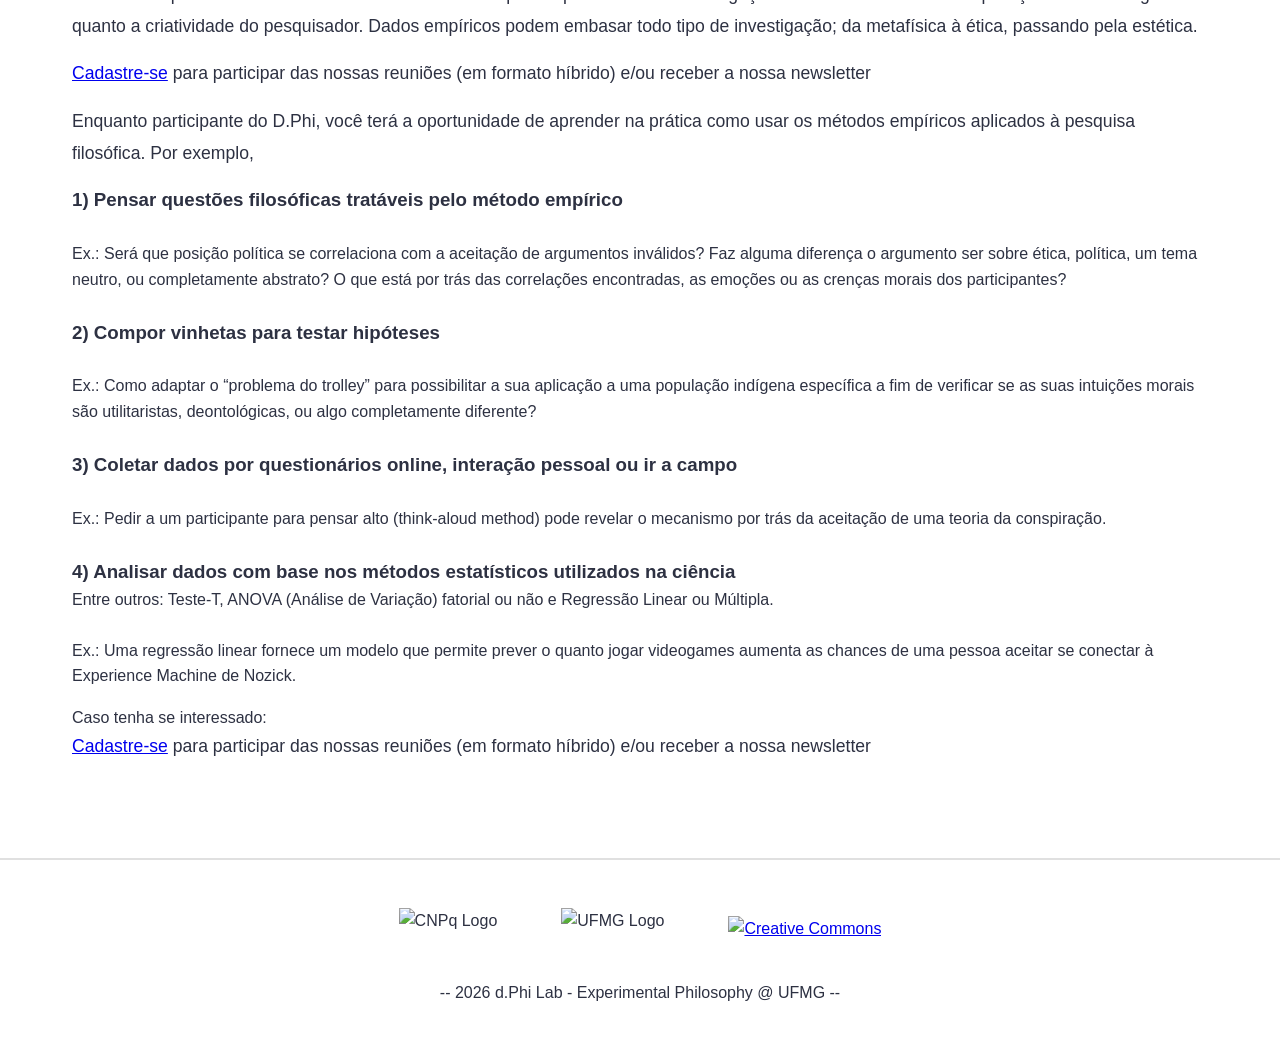
==== commit 7f71c33c: "Update index.html" ====
--- a/pt/index.html
+++ b/pt/index.html
@@ -35,6 +35,14 @@
             <p>Latest updates from d.Phi</p>
             -->
         </div>
+
+                 <div class="news-item">
+                <div class="date">10 de Novembro de 2026</div>
+                <h3> Substack </h3>
+                <p>
+O DPhi.lab agora tem um substack onde você pode acompanhar os resultados preliminares dos nossos experimentos:<a href="https://dphilab.substack.com/"> https://dphilab.substack.com/ </a> 
+           
+                        </div>
 
                                 <div class="news-item">
                 <div class="date"> 30 de setembro de 2026</div>
